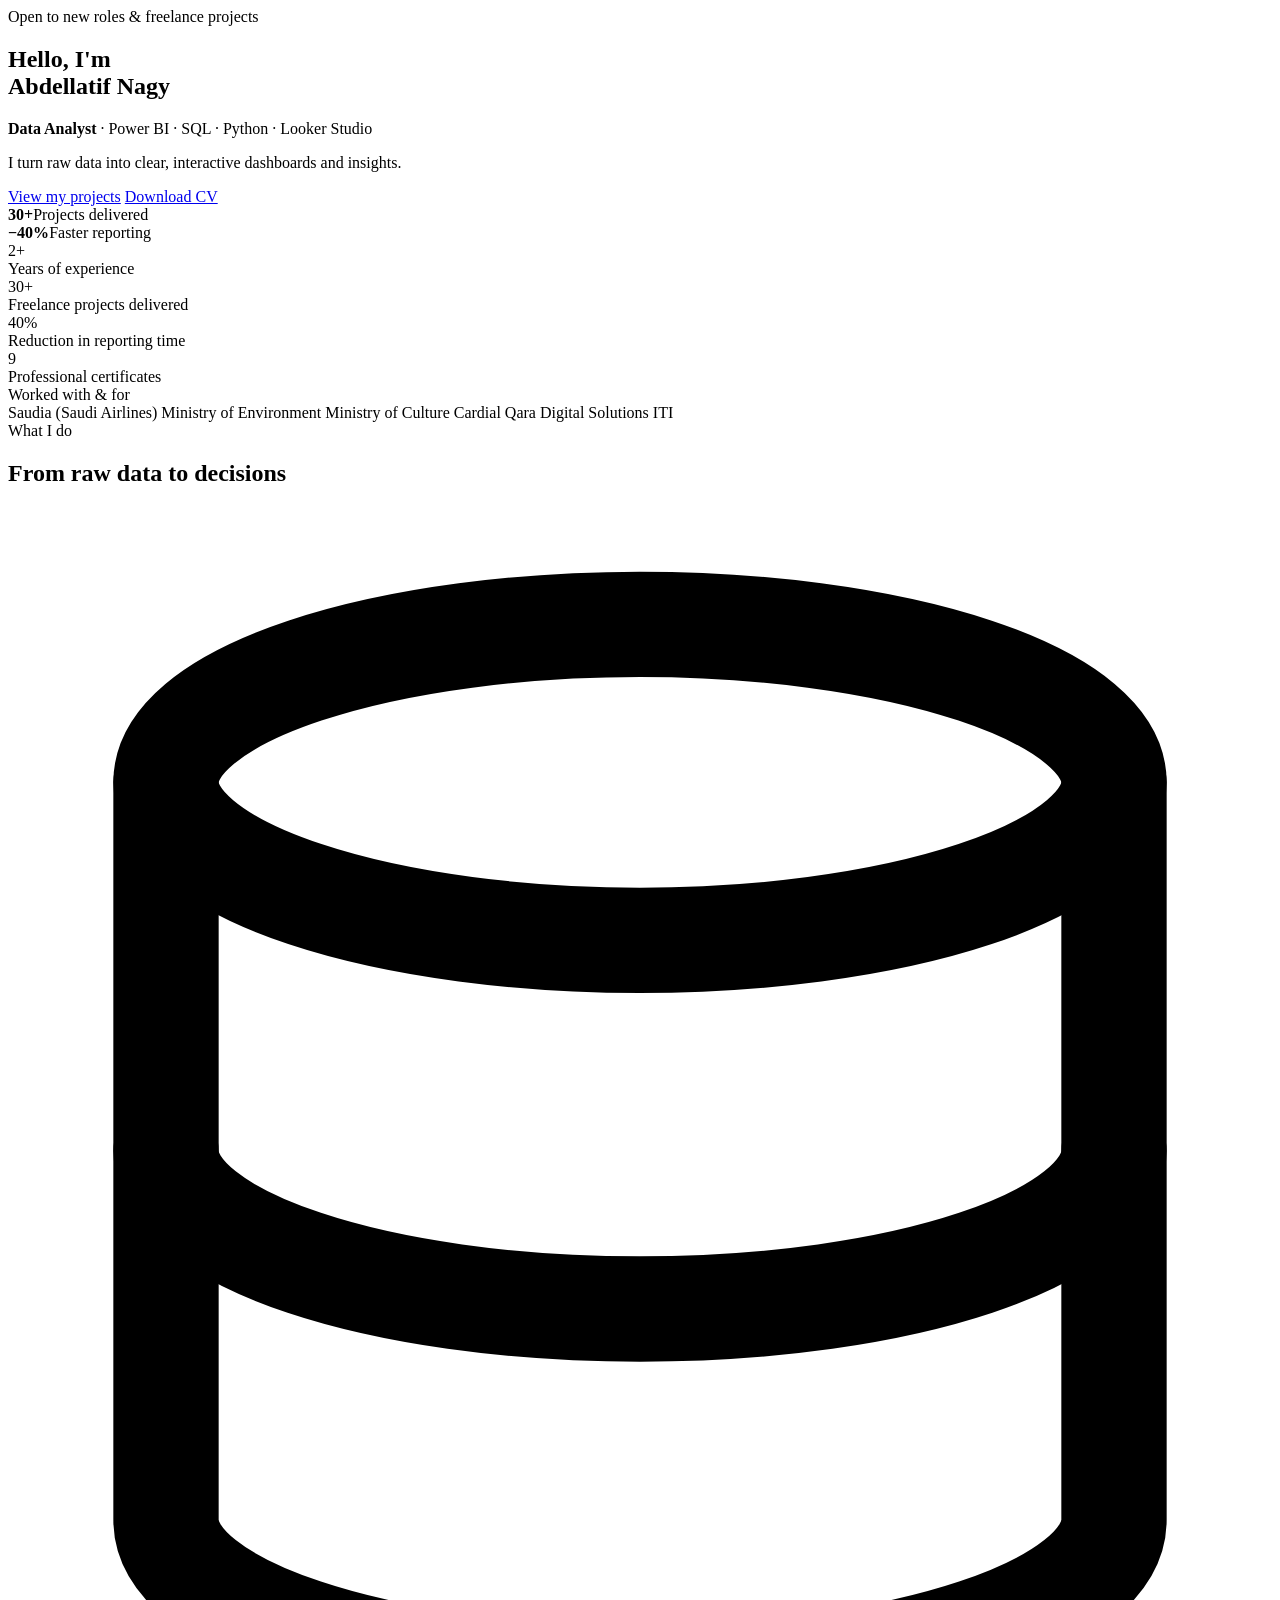
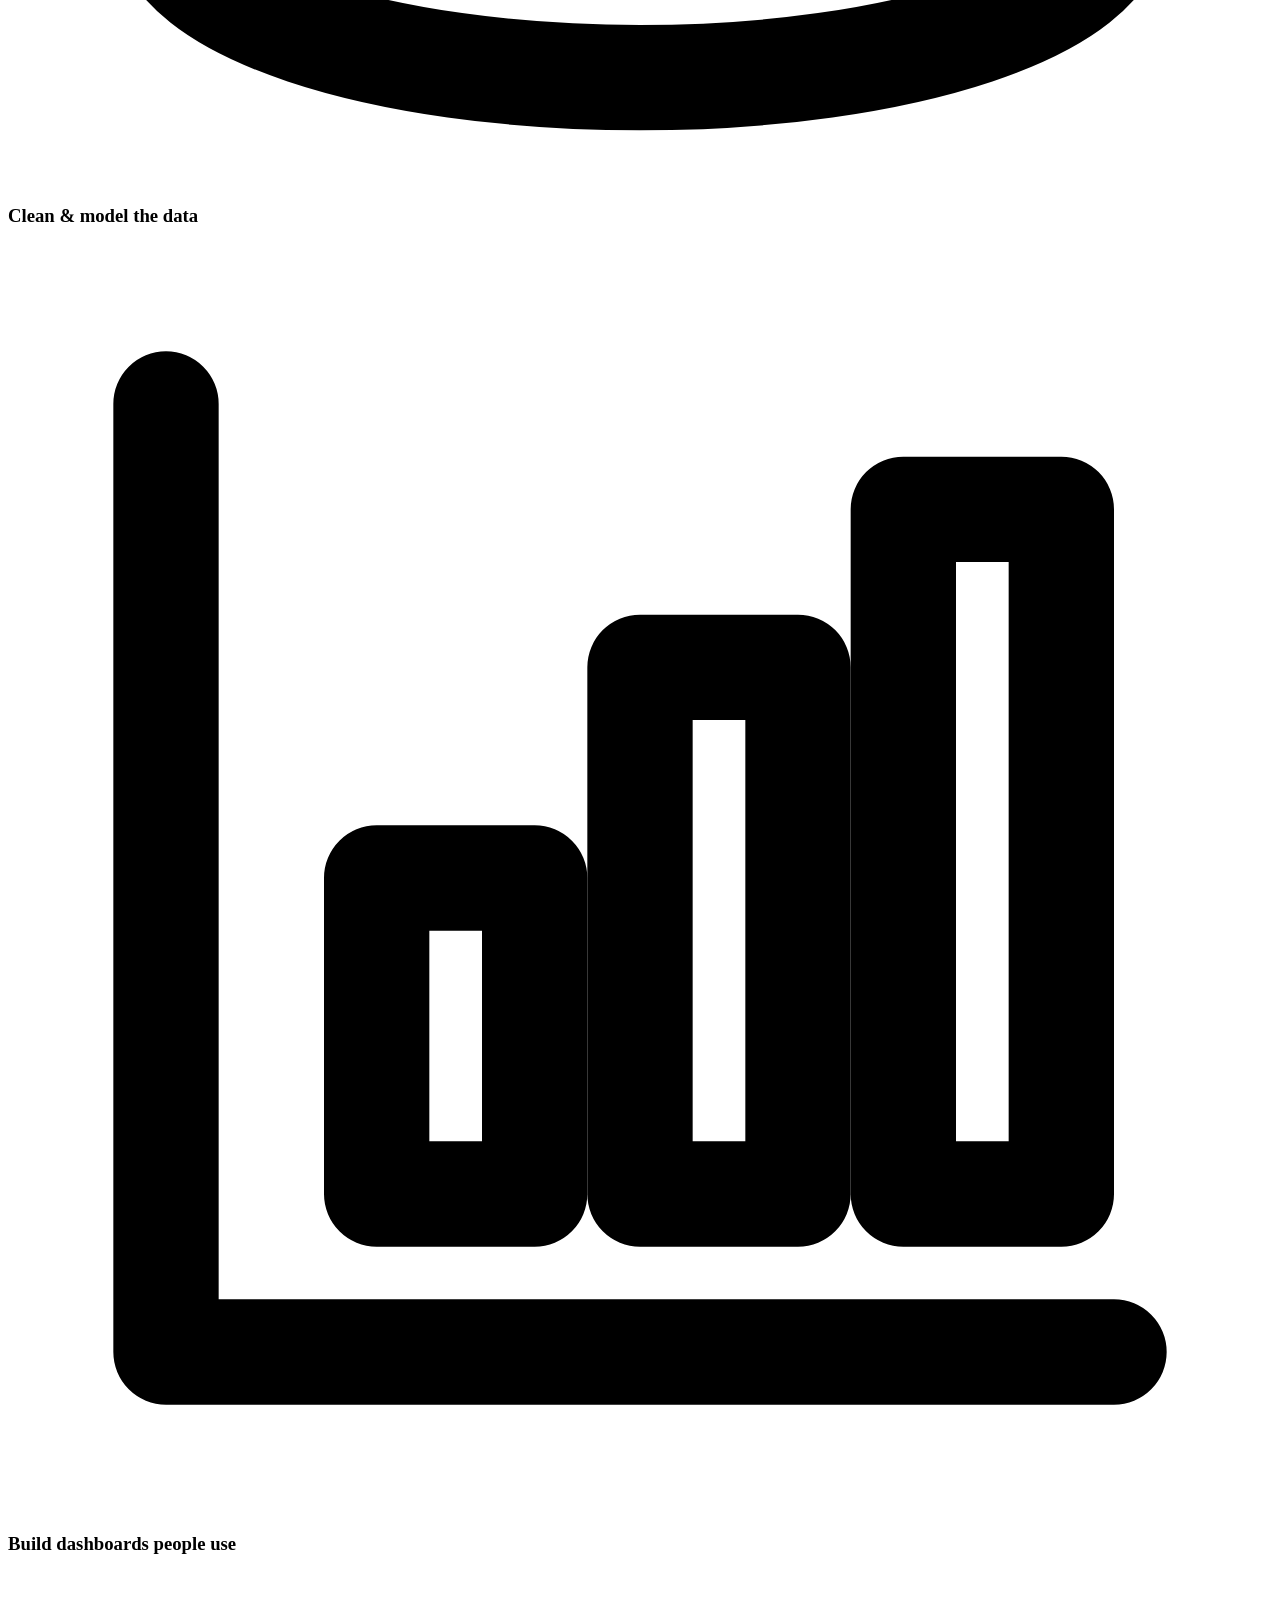
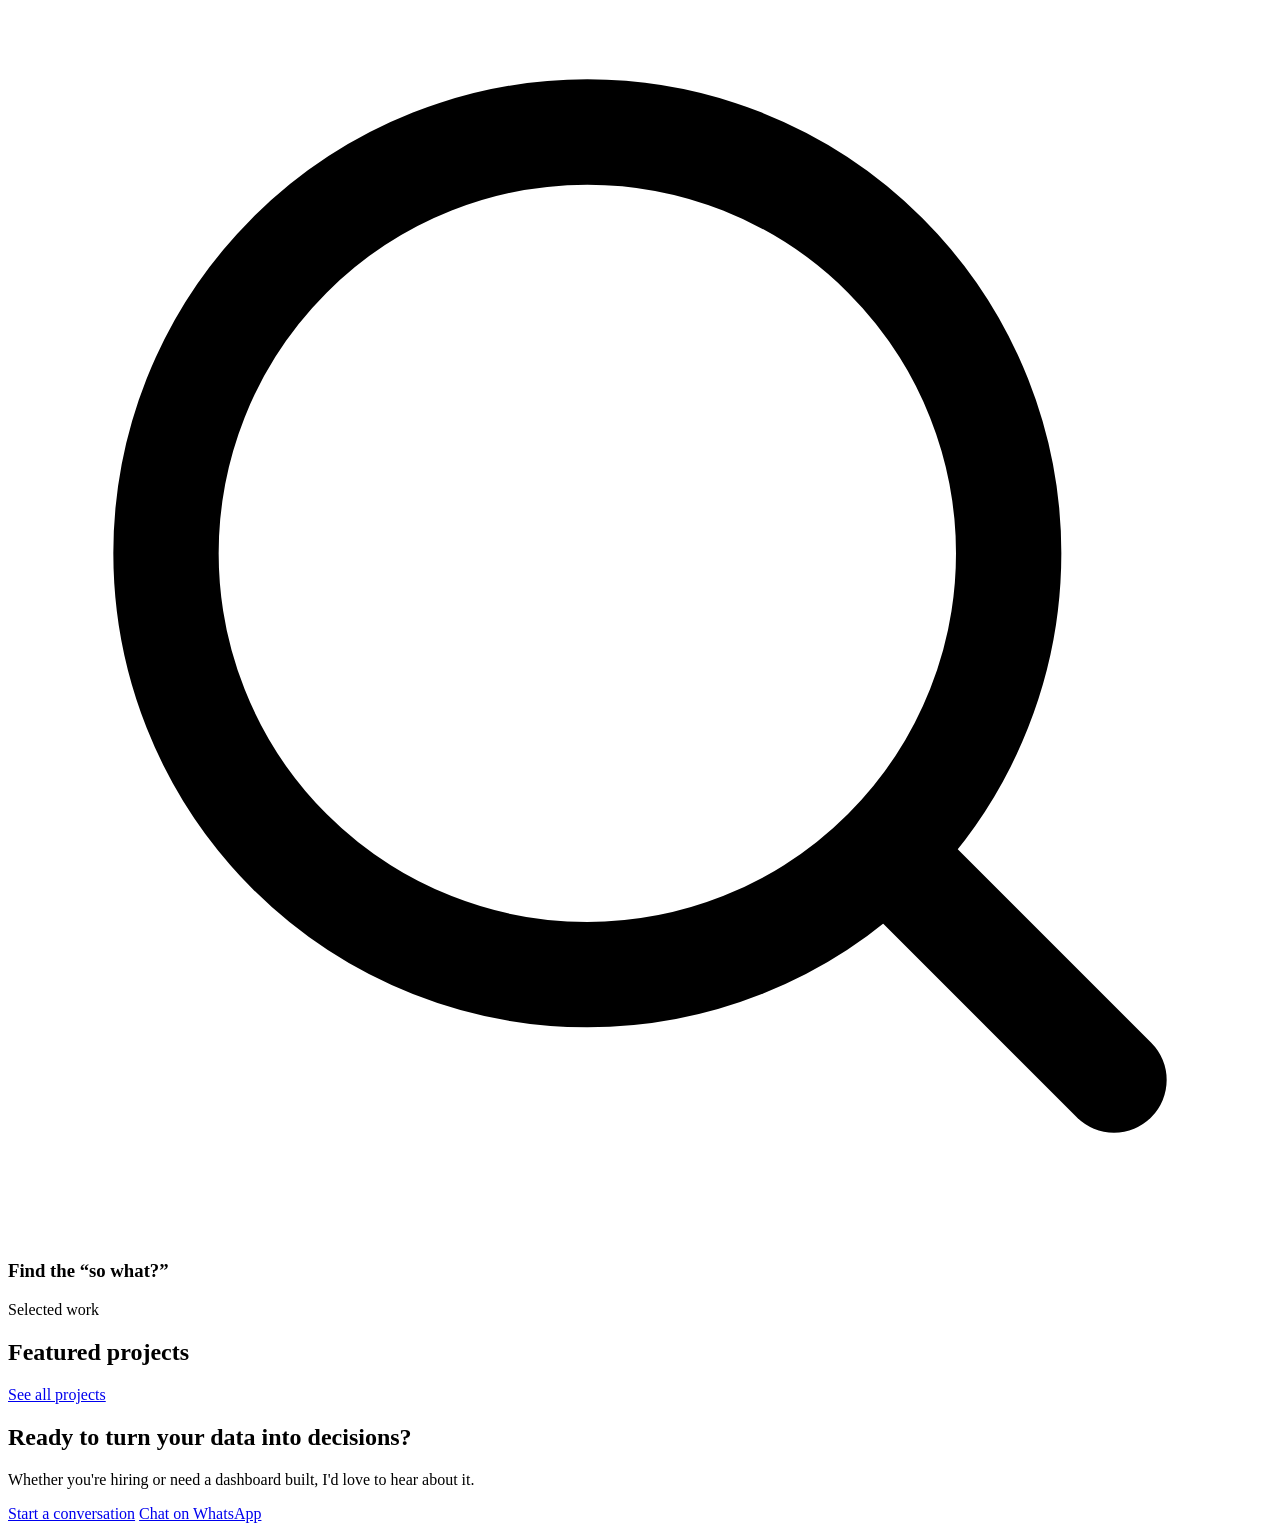
==== index.html @ 46c2cb30 "Add files via upload" ====
<!DOCTYPE html>
<html lang="en" dir="ltr">
<head>
  <meta charset="UTF-8">
  <meta name="viewport" content="width=device-width, initial-scale=1.0">
  <title>Abdellatif Nagy | Data Analyst — Power BI, SQL, Python</title>
  <meta name="description" content="Portfolio of Abdellatif Nagy, Data Analyst in Riyadh. Power BI, SQL, Python and Looker Studio dashboards that turn raw data into decisions.">
  <meta name="author" content="Abdellatif Nagy">
  <meta name="theme-color" content="#0a1020">
  <meta property="og:type" content="website">
  <meta property="og:title" content="Abdellatif Nagy | Data Analyst — Power BI, SQL, Python">
  <meta property="og:description" content="Portfolio of Abdellatif Nagy, Data Analyst in Riyadh. Power BI, SQL, Python and Looker Studio dashboards that turn raw data into decisions.">
  <meta property="og:url" content="https://abdellatif-nagy.github.io/">
  <link rel="icon" href="assets/img/favicon.svg" type="image/svg+xml">
  <link rel="preconnect" href="https://fonts.googleapis.com">
  <link rel="preconnect" href="https://fonts.gstatic.com" crossorigin>
  <link href="https://fonts.googleapis.com/css2?family=Cairo:wght@400;600;700;800&family=Inter:wght@400;500;600;700;800&display=swap" rel="stylesheet">
  <link rel="stylesheet" href="css/style.css">
</head>
<body data-page="home">
  <header id="site-header"></header>

  <main id="main">
    <section class="hero container">
      <div class="hero-grid">
        <div>
          <div class="status-pill"><span class="dot"></span><span data-i18n="home.status">Open to new roles &amp; freelance projects</span></div>
          <h1><span data-i18n="home.hello">Hello, I'm</span><br><span class="grad" data-name>Abdellatif Nagy</span></h1>
          <p class="role" data-i18n="home.role"><strong>Data Analyst</strong> · Power BI · SQL · Python · Looker Studio</p>
          <p class="lead" data-i18n="home.lead">I turn raw data into clear, interactive dashboards and insights.</p>
          <div class="btn-row">
            <a class="btn btn-primary" href="projects.html" data-i18n="home.cta1">View my projects</a>
            <a class="btn btn-ghost" href="assets/Abdellatif-Nagy-CV.pdf" data-cv download data-i18n="home.cta2">Download CV</a>
          </div>
          <div class="socials" data-social></div>
        </div>
        <div class="hero-visual">
          <div class="photo-frame" data-photo></div>
          <div class="float-card fc-2"><strong>30+</strong><span data-i18n="home.fc2">Projects delivered</span></div>
          <div class="float-card fc-1"><strong>−40%</strong><span data-i18n="home.fc1">Faster reporting</span>
            <div class="mini-bars" aria-hidden="true"><span style="height:100%"></span><span style="height:80%"></span><span style="height:65%"></span><span style="height:50%"></span><span style="height:38%"></span></div>
          </div>
        </div>
      </div>
    </section>

    <section class="container section-sm">
      <div class="stats">
        <div class="stat reveal"><div class="num" data-count="2" data-suffix="+">2+</div><div class="label" data-i18n="stat.years">Years of experience</div></div>
        <div class="stat reveal"><div class="num" data-count="30" data-suffix="+">30+</div><div class="label" data-i18n="stat.projects">Freelance projects delivered</div></div>
        <div class="stat reveal"><div class="num" data-count="40" data-suffix="%">40%</div><div class="label" data-i18n="stat.faster">Reduction in reporting time</div></div>
        <div class="stat reveal"><div class="num" data-count="9">9</div><div class="label" data-i18n="stat.certs">Professional certificates</div></div>
      </div>
    </section>

    <section class="container section-sm center">
      <div class="eyebrow" data-i18n="home.clients">Worked with &amp; for</div>
      <div class="clients reveal">
        <span class="client" data-i18n="client.saudia">Saudia (Saudi Airlines)</span>
        <span class="client" data-i18n="client.env">Ministry of Environment</span>
        <span class="client" data-i18n="client.culture">Ministry of Culture</span>
        <span class="client">Cardial</span>
        <span class="client">Qara Digital Solutions</span>
        <span class="client">ITI</span>
      </div>
    </section>

    <section class="container section">
      <div class="eyebrow" data-i18n="home.whatEyebrow">What I do</div>
      <h2 class="section-title" data-i18n="home.whatTitle">From raw data to decisions</h2>
      <div class="grid grid-3" style="margin-top:32px">
        <article class="card service reveal"><div class="icon"><svg viewBox="0 0 24 24" fill="none" stroke="currentColor" stroke-width="2" stroke-linecap="round" stroke-linejoin="round" aria-hidden="true"><ellipse cx="12" cy="5" rx="9" ry="3"/><path d="M3 5v14c0 1.66 4 3 9 3s9-1.34 9-3V5"/><path d="M3 12c0 1.66 4 3 9 3s9-1.34 9-3"/></svg></div>
          <h3 data-i18n="home.w1t">Clean &amp; model the data</h3><p data-i18n="home.w1d"></p></article>
        <article class="card service reveal"><div class="icon"><svg viewBox="0 0 24 24" fill="none" stroke="currentColor" stroke-width="2" stroke-linecap="round" stroke-linejoin="round" aria-hidden="true"><path d="M3 3v18h18"/><rect x="7" y="12" width="3" height="6"/><rect x="12" y="8" width="3" height="10"/><rect x="17" y="5" width="3" height="13"/></svg></div>
          <h3 data-i18n="home.w2t">Build dashboards people use</h3><p data-i18n="home.w2d"></p></article>
        <article class="card service reveal"><div class="icon"><svg viewBox="0 0 24 24" fill="none" stroke="currentColor" stroke-width="2" stroke-linecap="round" stroke-linejoin="round" aria-hidden="true"><circle cx="11" cy="11" r="8"/><path d="m21 21-4.3-4.3"/></svg></div>
          <h3 data-i18n="home.w3t">Find the “so what?”</h3><p data-i18n="home.w3d"></p></article>
      </div>
    </section>

    <section class="container section">
      <div class="head-row">
        <div>
          <div class="eyebrow" data-i18n="home.featEyebrow">Selected work</div>
          <h2 class="section-title" data-i18n="home.featTitle">Featured projects</h2>
          <p class="section-lead" data-i18n="home.featLead"></p>
        </div>
        <a class="btn btn-ghost" href="projects.html" data-i18n="home.allProjects">See all projects</a>
      </div>
      <div class="grid grid-3" id="featured"></div>
    </section>
    <section class="container section-sm">
      <div class="cta reveal">
        <h2 data-i18n="cta.title">Ready to turn your data into decisions?</h2>
        <p data-i18n="cta.text">Whether you're hiring or need a dashboard built, I'd love to hear about it.</p>
        <div class="btn-row">
          <a class="btn btn-primary" href="contact.html" data-i18n="cta.btn1">Start a conversation</a>
          <a class="btn btn-ghost" href="#" data-whatsapp target="_blank" rel="noopener" data-i18n="cta.btn2">Chat on WhatsApp</a>
        </div>
      </div>
    </section>
  </main>

  <footer id="site-footer"></footer>

  <script src="js/i18n.js"></script>
  <script src="js/data.js"></script>
  <script src="js/main.js"></script>
</body>
</html>
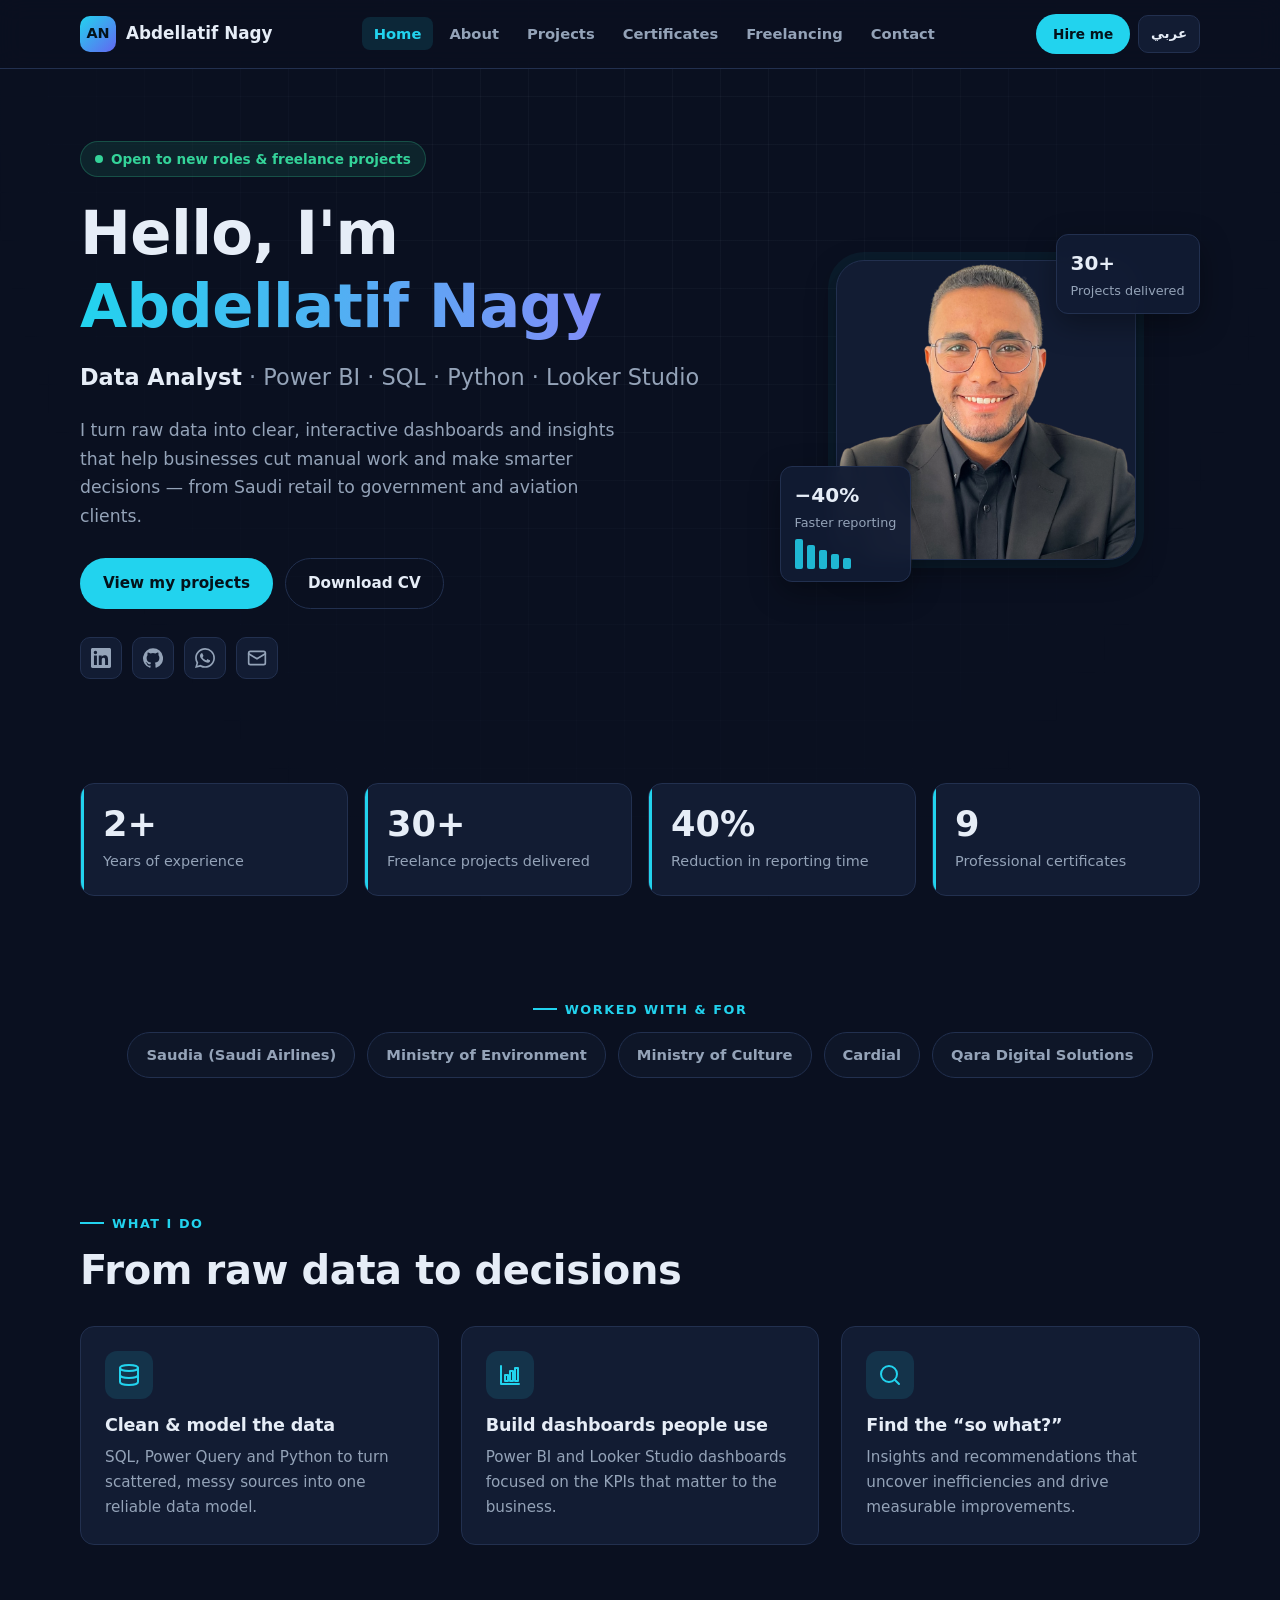
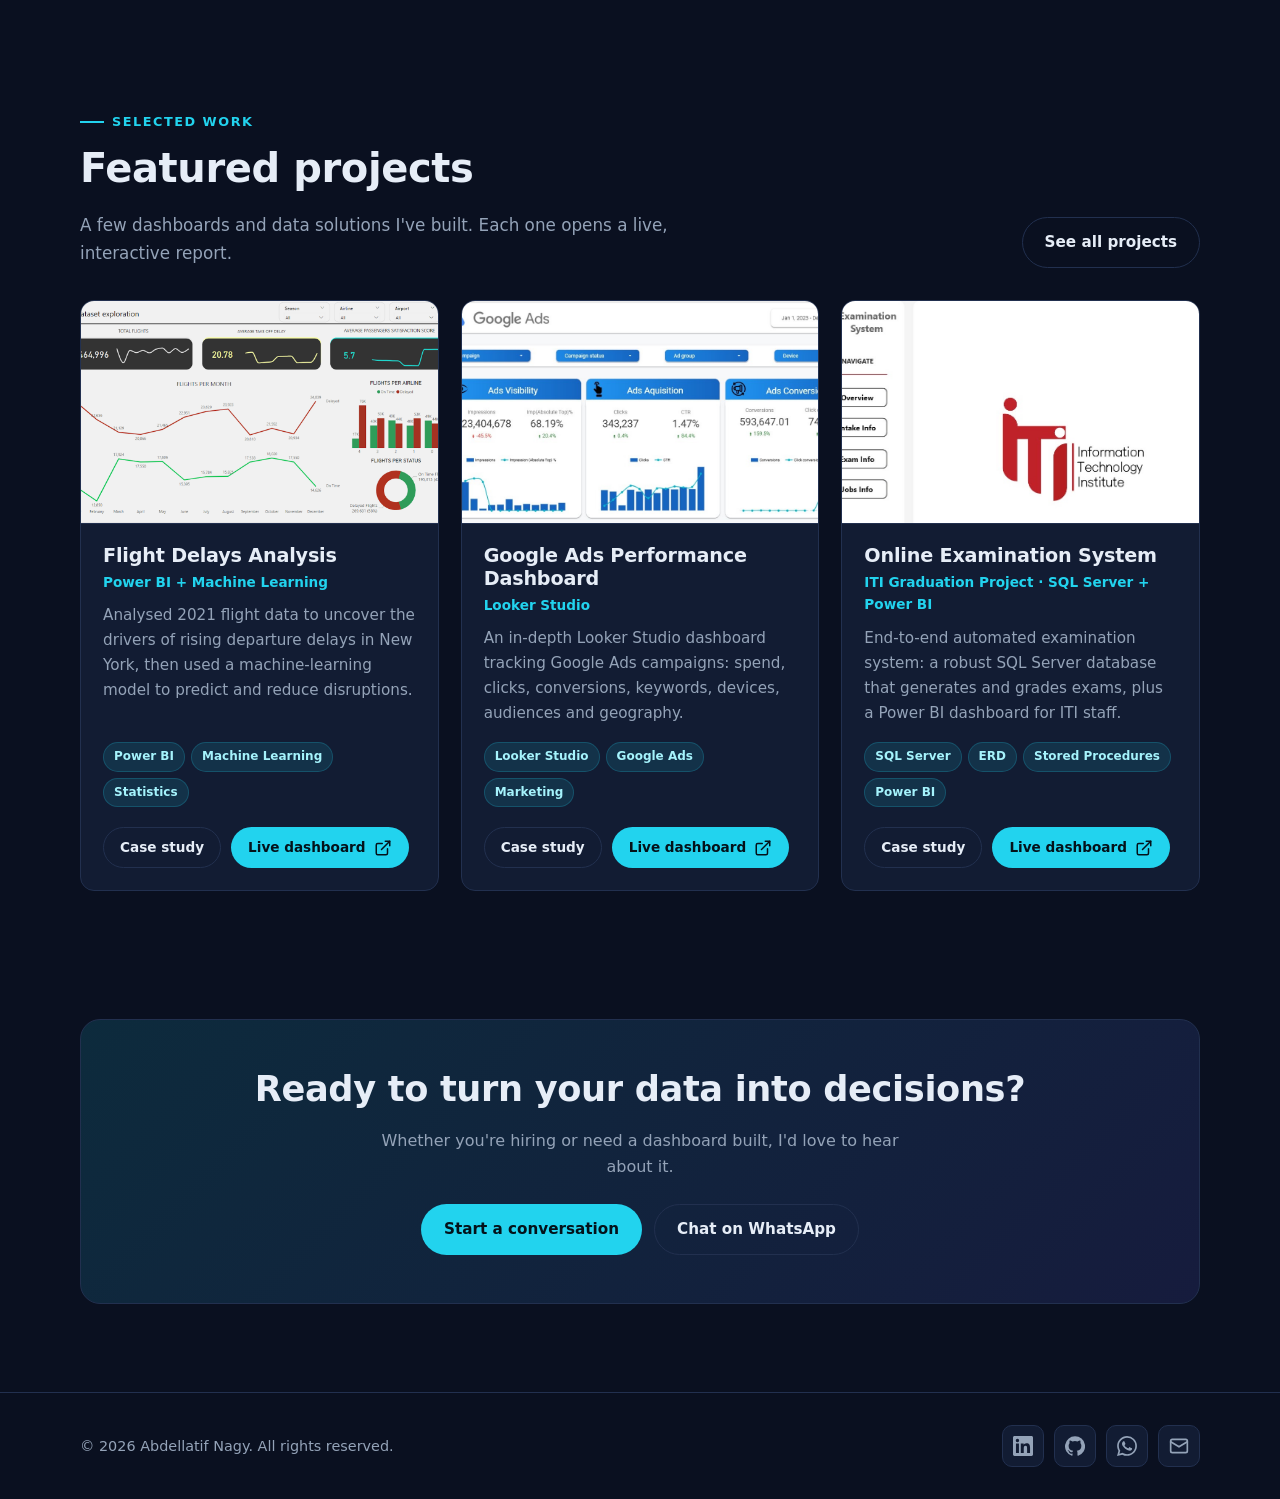
==== commit bb11c617: "Add files via upload" ====
--- a/index.html
+++ b/index.html
@@ -57,11 +57,10 @@
       <div class="eyebrow" data-i18n="home.clients">Worked with &amp; for</div>
       <div class="clients reveal">
         <span class="client" data-i18n="client.saudia">Saudia (Saudi Airlines)</span>
-        <span class="client" data-i18n="client.env">Ministry of Environment</span>
-        <span class="client" data-i18n="client.culture">Ministry of Culture</span>
+        <span class="client" data-i18n="client.env">Saudi Ministry of Environment</span>
+        <span class="client" data-i18n="client.culture">Saudi Ministry of Culture</span>
         <span class="client">Cardial</span>
         <span class="client">Qara Digital Solutions</span>
-        <span class="client">ITI</span>
       </div>
     </section>
 
--- a/css/style.css
+++ b/css/style.css
@@ -0,0 +1,362 @@
+/* =========================================================
+   Abdellatif Nagy — Portfolio · Dark data theme
+   Colors are defined once here; change them to re-theme the site.
+   ========================================================= */
+:root {
+  --bg: #0a1020;
+  --bg-2: #0e1628;
+  --surface: #121c33;
+  --surface-2: #17233f;
+  --border: #22304f;
+  --text: #e6edf7;
+  --muted: #94a3b8;
+  --accent: #22d3ee;        /* cyan */
+  --accent-2: #f5b83d;      /* amber */
+  --accent-soft: rgba(34, 211, 238, 0.12);
+  --success: #34d399;
+  --radius: 14px;
+  --radius-sm: 8px;
+  --shadow: 0 10px 30px rgba(0, 0, 0, 0.35);
+  --max: 1160px;
+  --font: "Inter", system-ui, -apple-system, "Segoe UI", Roboto, sans-serif;
+  --font-ar: "Cairo", "Inter", system-ui, sans-serif;
+}
+
+*, *::before, *::after { box-sizing: border-box; }
+html { scroll-behavior: smooth; }
+body {
+  margin: 0;
+  font-family: var(--font);
+  background: var(--bg);
+  color: var(--text);
+  line-height: 1.65;
+  font-size: 16px;
+  -webkit-font-smoothing: antialiased;
+  overflow-x: hidden;
+}
+html[lang="ar"] body { font-family: var(--font-ar); }
+body::before { /* subtle data grid background */
+  content: "";
+  position: fixed; inset: 0; z-index: -1; pointer-events: none;
+  background-image:
+    linear-gradient(rgba(148,163,184,.05) 1px, transparent 1px),
+    linear-gradient(90deg, rgba(148,163,184,.05) 1px, transparent 1px);
+  background-size: 48px 48px;
+  mask-image: radial-gradient(ellipse at top, #000 20%, transparent 75%);
+}
+img { max-width: 100%; display: block; }
+a { color: var(--accent); text-decoration: none; }
+a:hover { text-decoration: underline; }
+h1, h2, h3, h4 { line-height: 1.2; margin: 0 0 .5em; font-weight: 800; letter-spacing: -.01em; }
+html[lang="ar"] h1, html[lang="ar"] h2, html[lang="ar"] h3 { letter-spacing: 0; line-height: 1.4; }
+p { margin: 0 0 1em; }
+:focus-visible { outline: 2px solid var(--accent); outline-offset: 3px; border-radius: 4px; }
+
+.container { width: 100%; max-width: var(--max); margin-inline: auto; padding-inline: 20px; }
+.section { padding-block: 80px; }
+.section-sm { padding-block: 48px; }
+.eyebrow {
+  display: inline-flex; align-items: center; gap: 8px;
+  color: var(--accent); font-weight: 700; font-size: .8rem;
+  text-transform: uppercase; letter-spacing: .12em; margin-bottom: 12px;
+}
+html[lang="ar"] .eyebrow { letter-spacing: 0; font-size: .9rem; }
+.eyebrow::before { content: ""; width: 24px; height: 2px; background: var(--accent); }
+.section-title { font-size: clamp(1.8rem, 3.5vw, 2.5rem); }
+.section-lead { color: var(--muted); max-width: 640px; font-size: 1.05rem; }
+.muted { color: var(--muted); }
+.grad { background: linear-gradient(90deg, var(--accent), #818cf8); -webkit-background-clip: text; background-clip: text; color: transparent; }
+
+/* ---------- Buttons ---------- */
+.btn {
+  display: inline-flex; align-items: center; justify-content: center; gap: 8px;
+  padding: 12px 22px; border-radius: 999px; font-weight: 700; font-size: .95rem;
+  border: 1px solid transparent; cursor: pointer; transition: transform .15s, background .2s, border-color .2s, color .2s;
+  font-family: inherit; text-decoration: none !important; white-space: nowrap;
+}
+.btn:hover { transform: translateY(-2px); }
+.btn-primary { background: var(--accent); color: #04121a; }
+.btn-primary:hover { background: #67e8f9; }
+.btn-ghost { background: transparent; color: var(--text); border-color: var(--border); }
+.btn-ghost:hover { border-color: var(--accent); color: var(--accent); }
+.btn-sm { padding: 8px 16px; font-size: .85rem; }
+.btn svg { width: 18px; height: 18px; }
+.btn-row { display: flex; flex-wrap: wrap; gap: 12px; }
+
+/* ---------- Header ---------- */
+.site-header {
+  position: sticky; top: 0; z-index: 50;
+  background: rgba(10, 16, 32, .8); backdrop-filter: blur(12px);
+  border-bottom: 1px solid var(--border);
+}
+.nav { display: flex; align-items: center; justify-content: space-between; height: 68px; gap: 16px; }
+.brand { display: flex; align-items: center; gap: 10px; color: var(--text); font-weight: 800; font-size: 1.05rem; text-decoration: none !important; }
+.brand-mark {
+  width: 36px; height: 36px; border-radius: 10px; display: grid; place-items: center;
+  background: linear-gradient(135deg, var(--accent), #6366f1); color: #04121a; font-weight: 900; font-size: .9rem;
+}
+.nav-links { display: flex; align-items: center; gap: 4px; list-style: none; margin: 0; padding: 0; }
+.nav-links a {
+  color: var(--muted); padding: 8px 12px; border-radius: 8px; font-weight: 600; font-size: .92rem; text-decoration: none;
+}
+.nav-links a:hover { color: var(--text); background: var(--surface); }
+.nav-links a.active { color: var(--accent); background: var(--accent-soft); }
+.nav-actions { display: flex; align-items: center; gap: 8px; }
+.lang-btn {
+  background: var(--surface); color: var(--text); border: 1px solid var(--border);
+  height: 38px; min-width: 44px; padding: 0 12px; border-radius: 10px; cursor: pointer; font-weight: 700; font-family: var(--font-ar);
+}
+.lang-btn:hover { border-color: var(--accent); color: var(--accent); }
+.menu-btn { display: none; background: none; border: 1px solid var(--border); color: var(--text); width: 42px; height: 38px; border-radius: 10px; cursor: pointer; }
+.menu-btn svg { width: 22px; height: 22px; }
+
+@media (max-width: 900px) {
+  .menu-btn { display: inline-grid; place-items: center; }
+  .nav-links {
+    position: absolute; top: 68px; inset-inline: 0; flex-direction: column; align-items: stretch;
+    background: var(--bg-2); border-bottom: 1px solid var(--border); padding: 12px 20px 20px; gap: 2px;
+    display: none;
+  }
+  .nav-links.open { display: flex; }
+  .nav-links a { padding: 12px; font-size: 1rem; }
+  .nav-actions .btn-hire { display: none; }
+}
+
+/* ---------- Hero ---------- */
+.hero { padding-block: 72px 56px; }
+.hero-grid { display: grid; grid-template-columns: 1.2fr .8fr; gap: 48px; align-items: center; }
+.hero h1 { font-size: clamp(2.3rem, 5.5vw, 3.8rem); margin-bottom: 16px; }
+.hero .role { font-size: clamp(1.1rem, 2.2vw, 1.4rem); color: var(--muted); margin-bottom: 20px; font-weight: 500; }
+.hero .role strong { color: var(--text); }
+.hero p.lead { color: var(--muted); font-size: 1.08rem; max-width: 560px; margin-bottom: 28px; }
+.status-pill {
+  display: inline-flex; align-items: center; gap: 8px; padding: 6px 14px; border-radius: 999px;
+  background: rgba(52, 211, 153, .1); color: var(--success); font-size: .85rem; font-weight: 600; margin-bottom: 20px;
+  border: 1px solid rgba(52, 211, 153, .25);
+}
+.status-pill .dot { width: 8px; height: 8px; border-radius: 50%; background: var(--success); box-shadow: 0 0 0 0 rgba(52,211,153,.6); animation: pulse 2s infinite; }
+@keyframes pulse { 70% { box-shadow: 0 0 0 10px rgba(52,211,153,0); } 100% { box-shadow: 0 0 0 0 rgba(52,211,153,0); } }
+.socials { display: flex; gap: 10px; margin-top: 28px; }
+.socials a {
+  width: 42px; height: 42px; display: grid; place-items: center; border-radius: 10px;
+  background: var(--surface); border: 1px solid var(--border); color: var(--muted);
+}
+.socials a:hover { color: var(--accent); border-color: var(--accent); }
+.socials svg { width: 20px; height: 20px; }
+
+.hero-visual { position: relative; justify-self: center; width: min(300px, 100%); } /* photo size on the home page */
+.photo-frame {
+  aspect-ratio: 1; border-radius: 28px; overflow: hidden; border: 1px solid var(--border);
+  box-shadow: var(--shadow), 0 0 0 8px rgba(34,211,238,.06);
+  background: var(--surface);
+}
+.photo-frame img { width: 100%; height: 100%; object-fit: cover; }
+.float-card {
+  position: absolute; background: rgba(18, 28, 51, .92); backdrop-filter: blur(8px);
+  border: 1px solid var(--border); border-radius: 12px; padding: 12px 14px; box-shadow: var(--shadow);
+  font-size: .8rem; color: var(--muted); animation: float 5s ease-in-out infinite;
+}
+.float-card strong { display: block; color: var(--text); font-size: 1.25rem; }
+.float-card.fc-1 { inset-inline-start: -56px; bottom: -22px; }
+.float-card.fc-2 { inset-inline-end: -64px; top: -26px; animation-delay: -2.5s; }
+.mini-bars { display: flex; align-items: flex-end; gap: 4px; height: 30px; margin-top: 6px; }
+.mini-bars span { width: 8px; background: var(--accent); border-radius: 2px; opacity: .85; }
+@keyframes float { 50% { transform: translateY(-8px); } }
+
+@media (max-width: 860px) {
+  .hero-grid { grid-template-columns: 1fr; }
+  .hero-visual { order: -1; width: min(220px, 64%); }
+  .float-card { padding: 8px 10px; font-size: .72rem; }
+  .float-card strong { font-size: 1.05rem; }
+  .float-card .mini-bars { height: 18px; }
+  .float-card.fc-1 { inset-inline-start: -44px; bottom: -18px; }
+  .float-card.fc-2 { inset-inline-end: -66px; top: -34px; }
+}
+
+/* ---------- KPI stats ---------- */
+.stats { display: grid; grid-template-columns: repeat(4, 1fr); gap: 16px; }
+.stat {
+  background: var(--surface); border: 1px solid var(--border); border-radius: var(--radius);
+  padding: 22px; position: relative; overflow: hidden;
+}
+.stat::after { content: ""; position: absolute; inset-inline-start: 0; top: 0; bottom: 0; width: 3px; background: var(--accent); }
+.stat .num { font-size: 2.2rem; font-weight: 800; color: var(--text); line-height: 1; margin-bottom: 8px; font-variant-numeric: tabular-nums; }
+.stat .label { color: var(--muted); font-size: .9rem; }
+@media (max-width: 760px) { .stats { grid-template-columns: repeat(2, 1fr); } }
+
+/* ---------- Logos / clients ---------- */
+.clients { display: flex; flex-wrap: wrap; gap: 12px; justify-content: center; }
+.client {
+  padding: 10px 18px; border-radius: 999px; border: 1px solid var(--border); background: var(--bg-2);
+  color: var(--muted); font-weight: 600; font-size: .92rem;
+}
+
+/* ---------- Cards / grids ---------- */
+.grid { display: grid; gap: 22px; }
+.grid-3 { grid-template-columns: repeat(3, 1fr); }
+.grid-2 { grid-template-columns: repeat(2, 1fr); }
+@media (max-width: 980px) { .grid-3 { grid-template-columns: repeat(2, 1fr); } }
+@media (max-width: 640px) { .grid-3, .grid-2 { grid-template-columns: 1fr; } }
+
+.card {
+  background: var(--surface); border: 1px solid var(--border); border-radius: var(--radius);
+  padding: 24px; transition: transform .2s, border-color .2s, box-shadow .2s;
+}
+.card:hover { border-color: rgba(34,211,238,.45); }
+
+.project-card { padding: 0; overflow: hidden; display: flex; flex-direction: column; }
+.project-card:hover { transform: translateY(-4px); box-shadow: var(--shadow); }
+.project-card .thumb { aspect-ratio: 16 / 10; overflow: hidden; background: var(--bg-2); border-bottom: 1px solid var(--border); }
+.project-card .thumb img { width: 100%; height: 100%; object-fit: cover; transition: transform .4s; }
+.project-card:hover .thumb img { transform: scale(1.04); }
+.project-card .body { padding: 20px 22px 22px; display: flex; flex-direction: column; flex: 1; }
+.project-card h3 { font-size: 1.2rem; margin-bottom: 4px; }
+.project-card h3 a { color: var(--text); }
+.project-card .sub { color: var(--accent); font-size: .85rem; font-weight: 600; margin-bottom: 10px; }
+.project-card p { color: var(--muted); font-size: .95rem; flex: 1; }
+.project-card .actions { display: flex; gap: 10px; margin-top: 8px; flex-wrap: wrap; }
+
+.tags { display: flex; flex-wrap: wrap; gap: 6px; margin-bottom: 12px; }
+.tag {
+  font-size: .75rem; font-weight: 600; padding: 4px 10px; border-radius: 999px;
+  background: var(--accent-soft); color: #a5f3fc; border: 1px solid rgba(34,211,238,.2);
+}
+
+.filters { display: flex; flex-wrap: wrap; gap: 8px; margin-bottom: 28px; }
+.filter-btn {
+  background: var(--surface); color: var(--muted); border: 1px solid var(--border);
+  padding: 8px 16px; border-radius: 999px; cursor: pointer; font-weight: 600; font-family: inherit;
+}
+.filter-btn:hover { color: var(--text); }
+.filter-btn.active { background: var(--accent); color: #04121a; border-color: var(--accent); }
+
+/* ---------- Page header ---------- */
+.page-head { padding-block: 64px 24px; }
+.page-head h1 { font-size: clamp(2rem, 4.5vw, 3rem); }
+.breadcrumb { color: var(--muted); font-size: .9rem; margin-bottom: 14px; }
+.breadcrumb a { color: var(--muted); }
+
+/* ---------- About ---------- */
+.about-grid { display: grid; grid-template-columns: .8fr 1.2fr; gap: 48px; align-items: start; }
+.about-grid .photo-frame { max-width: 340px; }
+@media (max-width: 860px) { .about-grid { grid-template-columns: 1fr; } }
+.info-list { list-style: none; padding: 0; margin: 20px 0 0; display: grid; gap: 10px; }
+.info-list li { display: flex; gap: 10px; color: var(--muted); align-items: center; }
+.info-list svg { width: 18px; height: 18px; color: var(--accent); flex: none; }
+
+/* Timeline */
+.timeline { position: relative; padding-inline-start: 28px; }
+.timeline::before { content: ""; position: absolute; inset-inline-start: 7px; top: 6px; bottom: 6px; width: 2px; background: var(--border); }
+.tl-item { position: relative; margin-bottom: 22px; }
+.tl-item::before {
+  content: ""; position: absolute; inset-inline-start: -28px; top: 26px; width: 16px; height: 16px; border-radius: 50%;
+  background: var(--bg); border: 3px solid var(--accent);
+}
+.tl-head { display: flex; justify-content: space-between; gap: 12px; flex-wrap: wrap; margin-bottom: 6px; }
+.tl-head h3 { font-size: 1.1rem; margin: 0; }
+.tl-company { color: var(--accent); font-weight: 600; }
+.tl-meta { color: var(--muted); font-size: .85rem; text-align: end; }
+.tl-item p { color: var(--muted); margin: 8px 0 12px; }
+
+/* Skills */
+.skill { margin-bottom: 16px; }
+.skill-top { display: flex; justify-content: space-between; font-weight: 600; font-size: .95rem; margin-bottom: 6px; }
+.skill-top span:last-child { color: var(--muted); font-variant-numeric: tabular-nums; }
+.bar { height: 8px; background: var(--bg-2); border-radius: 99px; overflow: hidden; border: 1px solid var(--border); }
+.bar > i { display: block; height: 100%; width: 0; background: linear-gradient(90deg, var(--accent), #818cf8); border-radius: 99px; transition: width 1.2s cubic-bezier(.2,.8,.2,1); }
+html[dir="rtl"] .bar > i { background: linear-gradient(270deg, var(--accent), #818cf8); }
+.chips { display: flex; flex-wrap: wrap; gap: 10px; }
+.chip { padding: 8px 14px; background: var(--bg-2); border: 1px solid var(--border); border-radius: 10px; font-weight: 600; font-size: .9rem; }
+
+/* ---------- Project detail ---------- */
+.detail-hero { border-radius: var(--radius); overflow: hidden; border: 1px solid var(--border); margin-bottom: 36px; background: var(--surface); }
+.detail-hero img { width: 100%; max-height: 520px; object-fit: cover; }
+.detail-grid { display: grid; grid-template-columns: 1fr 320px; gap: 36px; align-items: start; }
+@media (max-width: 900px) { .detail-grid { grid-template-columns: 1fr; } }
+.detail-grid h2 { font-size: 1.35rem; margin-top: 32px; }
+.detail-grid h2:first-child { margin-top: 0; }
+.check-list { list-style: none; padding: 0; margin: 0; display: grid; gap: 10px; }
+.check-list li { display: flex; gap: 10px; color: var(--muted); }
+.check-list li::before { content: "✓"; color: var(--success); font-weight: 800; flex: none; }
+.side-card { position: sticky; top: 90px; }
+.side-card h3 { font-size: 1rem; color: var(--muted); text-transform: uppercase; letter-spacing: .08em; }
+html[lang="ar"] .side-card h3 { letter-spacing: 0; }
+.side-card .btn { width: 100%; margin-top: 10px; }
+.proj-nav { display: flex; justify-content: space-between; gap: 16px; margin-top: 56px; padding-top: 24px; border-top: 1px solid var(--border); flex-wrap: wrap; }
+
+/* ---------- Certificates ---------- */
+.cert { display: flex; gap: 16px; align-items: flex-start; }
+.cert-icon { width: 48px; height: 48px; border-radius: 12px; flex: none; display: grid; place-items: center; background: var(--accent-soft); color: var(--accent); }
+.cert-icon svg { width: 24px; height: 24px; }
+.cert.highlight .cert-icon { background: rgba(245,184,61,.12); color: var(--accent-2); }
+.cert h3 { font-size: 1.02rem; margin-bottom: 4px; }
+.cert .issuer { color: var(--muted); font-size: .9rem; margin-bottom: 10px; }
+.cert a { font-size: .88rem; font-weight: 600; }
+.badge-top { font-size: .7rem; font-weight: 700; color: var(--accent-2); text-transform: uppercase; letter-spacing: .08em; }
+
+/* ---------- Services / steps ---------- */
+.service .icon { width: 48px; height: 48px; border-radius: 12px; display: grid; place-items: center; background: var(--accent-soft); color: var(--accent); margin-bottom: 16px; }
+.service .icon svg { width: 24px; height: 24px; }
+.service h3 { font-size: 1.1rem; }
+.service p { color: var(--muted); margin: 0; font-size: .95rem; }
+.steps { counter-reset: step; }
+.step { position: relative; }
+.step .n { font-size: 2.4rem; font-weight: 800; color: var(--border); line-height: 1; margin-bottom: 10px; }
+.step h3 { font-size: 1.05rem; }
+.step p { color: var(--muted); font-size: .93rem; margin: 0; }
+.platform { display: flex; align-items: center; justify-content: space-between; gap: 12px; }
+.platform h3 { margin: 0; font-size: 1.1rem; }
+.reviews-grid { columns: 3 280px; column-gap: 20px; }
+.reviews-grid figure { break-inside: avoid; margin: 0 0 20px; border-radius: var(--radius); overflow: hidden; border: 1px solid var(--border); background: var(--surface); }
+.reviews-grid figcaption { padding: 10px 14px; color: var(--muted); font-size: .85rem; }
+
+/* ---------- CTA ---------- */
+.cta {
+  background: linear-gradient(135deg, rgba(34,211,238,.14), rgba(99,102,241,.14));
+  border: 1px solid var(--border); border-radius: 20px; padding: 48px; text-align: center;
+}
+.cta h2 { font-size: clamp(1.6rem, 3vw, 2.2rem); }
+.cta p { color: var(--muted); max-width: 560px; margin-inline: auto; margin-bottom: 24px; }
+.cta .btn-row { justify-content: center; }
+@media (max-width: 600px) { .cta { padding: 32px 20px; } }
+
+/* ---------- Contact ---------- */
+.contact-grid { display: grid; grid-template-columns: .9fr 1.1fr; gap: 32px; align-items: start; }
+@media (max-width: 900px) { .contact-grid { grid-template-columns: 1fr; } }
+.contact-item { display: flex; align-items: center; gap: 14px; padding: 16px; border-radius: 12px; background: var(--surface); border: 1px solid var(--border); color: var(--text); margin-bottom: 12px; text-decoration: none !important; transition: border-color .2s; }
+.contact-item:hover { border-color: var(--accent); }
+.contact-item .ci-icon { width: 42px; height: 42px; border-radius: 10px; display: grid; place-items: center; background: var(--accent-soft); color: var(--accent); flex: none; }
+.contact-item .ci-icon svg { width: 20px; height: 20px; }
+.contact-item small { display: block; color: var(--muted); font-size: .8rem; }
+.contact-item span { font-weight: 600; word-break: break-word; }
+
+.form { display: grid; gap: 16px; }
+.form-row { display: grid; grid-template-columns: 1fr 1fr; gap: 16px; }
+@media (max-width: 600px) { .form-row { grid-template-columns: 1fr; } }
+.field label { display: block; font-weight: 600; font-size: .9rem; margin-bottom: 6px; }
+.field input, .field select, .field textarea {
+  width: 100%; padding: 12px 14px; border-radius: 10px; border: 1px solid var(--border);
+  background: var(--bg-2); color: var(--text); font-family: inherit; font-size: 1rem;
+}
+.field textarea { min-height: 140px; resize: vertical; }
+.field input:focus, .field select:focus, .field textarea:focus { outline: none; border-color: var(--accent); box-shadow: 0 0 0 3px var(--accent-soft); }
+.form-status { font-weight: 600; min-height: 1.4em; margin: 0; }
+.form-status.ok { color: var(--success); }
+.form-status.err { color: #f87171; }
+
+/* ---------- Footer ---------- */
+.site-footer { border-top: 1px solid var(--border); padding-block: 32px; margin-top: 40px; color: var(--muted); font-size: .9rem; }
+.footer-inner { display: flex; justify-content: space-between; align-items: center; gap: 16px; flex-wrap: wrap; }
+.footer-inner .socials { margin: 0; }
+
+/* ---------- Reveal on scroll ---------- */
+.reveal { opacity: 0; transform: translateY(18px); transition: opacity .6s ease, transform .6s ease; }
+.reveal.in { opacity: 1; transform: none; }
+@media (prefers-reduced-motion: reduce) {
+  *, *::before, *::after { animation: none !important; transition: none !important; scroll-behavior: auto !important; }
+  .reveal { opacity: 1; transform: none; }
+}
+.center { text-align: center; }
+.mt-0 { margin-top: 0; } .mb-0 { margin-bottom: 0; }
+.head-row { display: flex; justify-content: space-between; align-items: end; gap: 20px; flex-wrap: wrap; margin-bottom: 32px; }
+.head-row .section-lead { margin-bottom: 0; }
